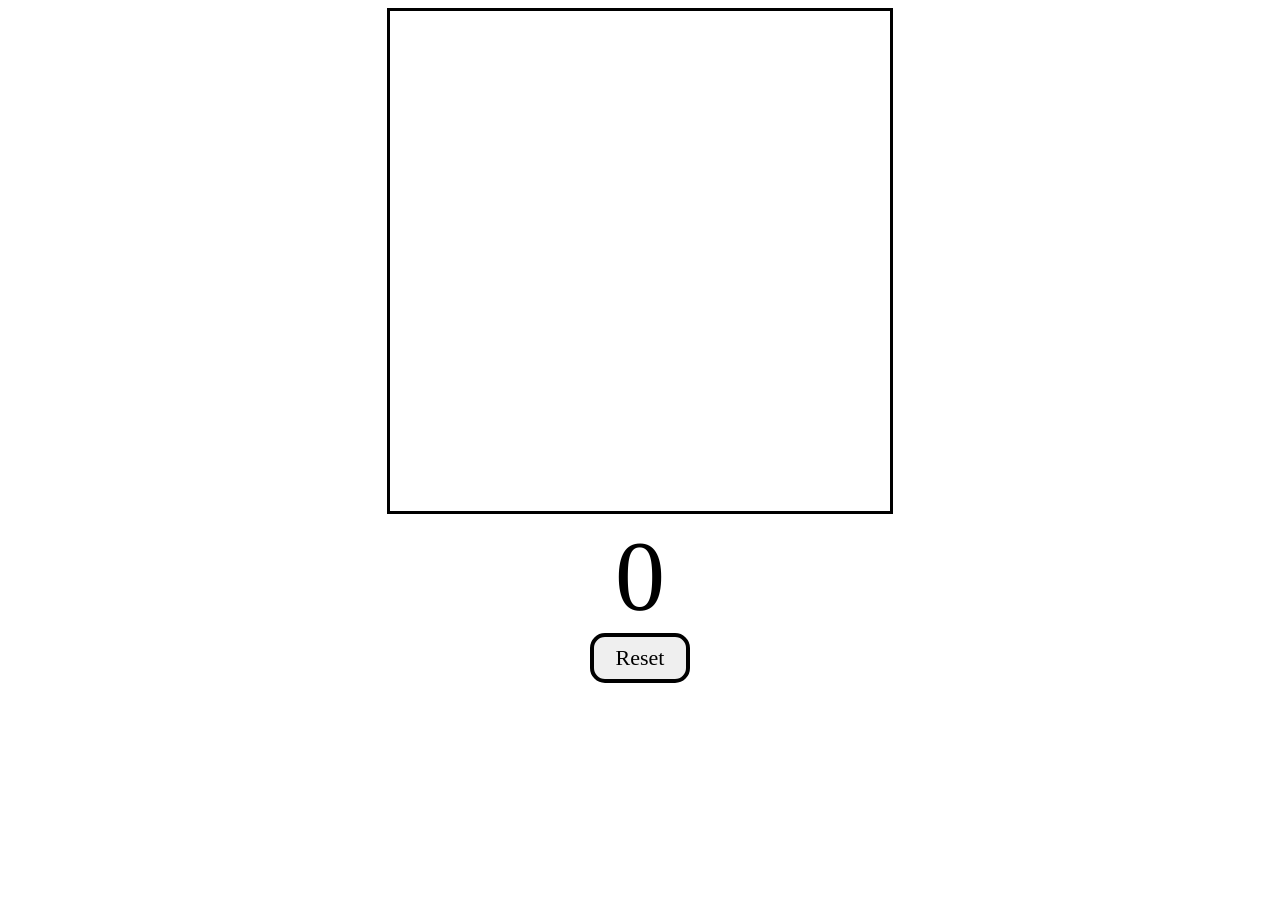
==== Snake/snake.html @ 2f5aacb6 "Add files via upload" ====
<!DOCTYPE html>
<html lang="en">
<head>
    <meta charset="UTF-8">
    <meta name="viewport" content="width=device-width, initial-scale=1.0">
    <title>Snake</title>
    <link rel="stylesheet" href="style.css">
</head>
<body>
    <div id="gameContainer">
        <canvas id="gameBoard" width="500" height="500"></canvas>
            <div id="score">0</div>
            <button id="resetBtn">Reset</button>
    </div>
    <script src="snake.js"></script>
</body>
</html>
---- Snake/style.css ----
#gameContainer{
    text-align: center;
}
#gameBoard{
    border: 3px solid;
}
#score{
    font-family: "Permanent Marker", cursive;
    font-size: 100px;
}
#resetBtn{
    font-family: "Permanent Marker", cursive;
    font-size: 22px;
    width: 100px;
    height: 50px;
    border: 4px solid;
    border-radius: 15px;
    cursor: pointer;
}
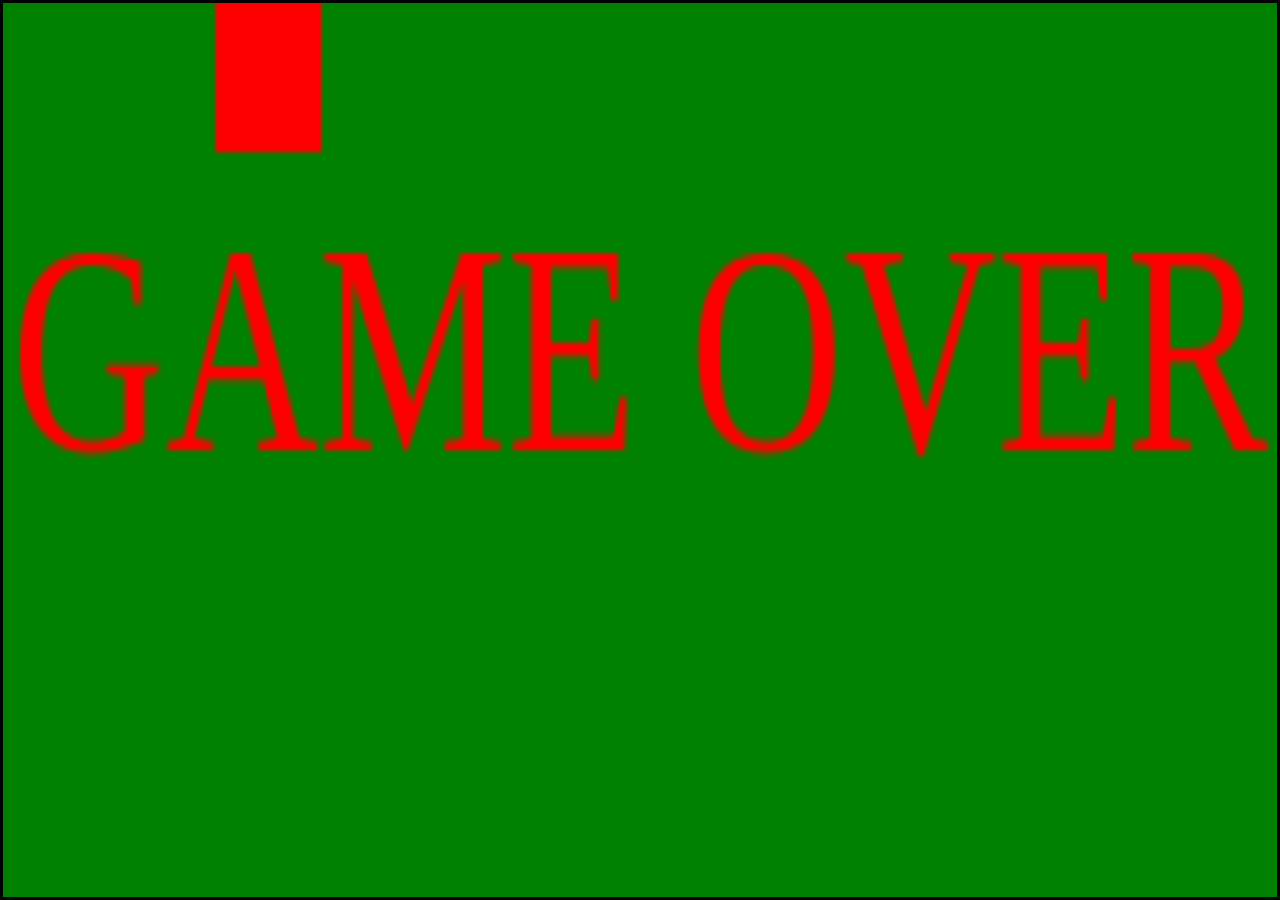
==== commit 7b20ea5b: "wrong" ====
--- a/Snake/snake.html
+++ b/Snake/snake.html
@@ -8,9 +8,9 @@
 </head>
 <body>
     <div id="gameContainer">
-        <canvas id="gameBoard" width="500" height="500"></canvas>
-            <div id="score">0</div>
-            <button id="resetBtn">Reset</button>
+        <canvas id="gameBoard"></canvas>
+        <div id="scoreText">0</div>
+        <button id="resetBtn">Reset</button>            
     </div>
     <script src="snake.js"></script>
 </body>
--- a/Snake/style.css
+++ b/Snake/style.css
@@ -1,10 +1,22 @@
+*{
+    margin: 0;
+    padding: 0;
+    box-sizing: border-box;
+}
+body{
+    background-color: radial-gradient(#1b0145,#090016);
+}
 #gameContainer{
     text-align: center;
 }
 #gameBoard{
+    position: absolute;
+    top: 0; left: 0;
+    width: 100%;
+    height: 100%;
     border: 3px solid;
 }
-#score{
+#scoreText{
     font-family: "Permanent Marker", cursive;
     font-size: 100px;
 }
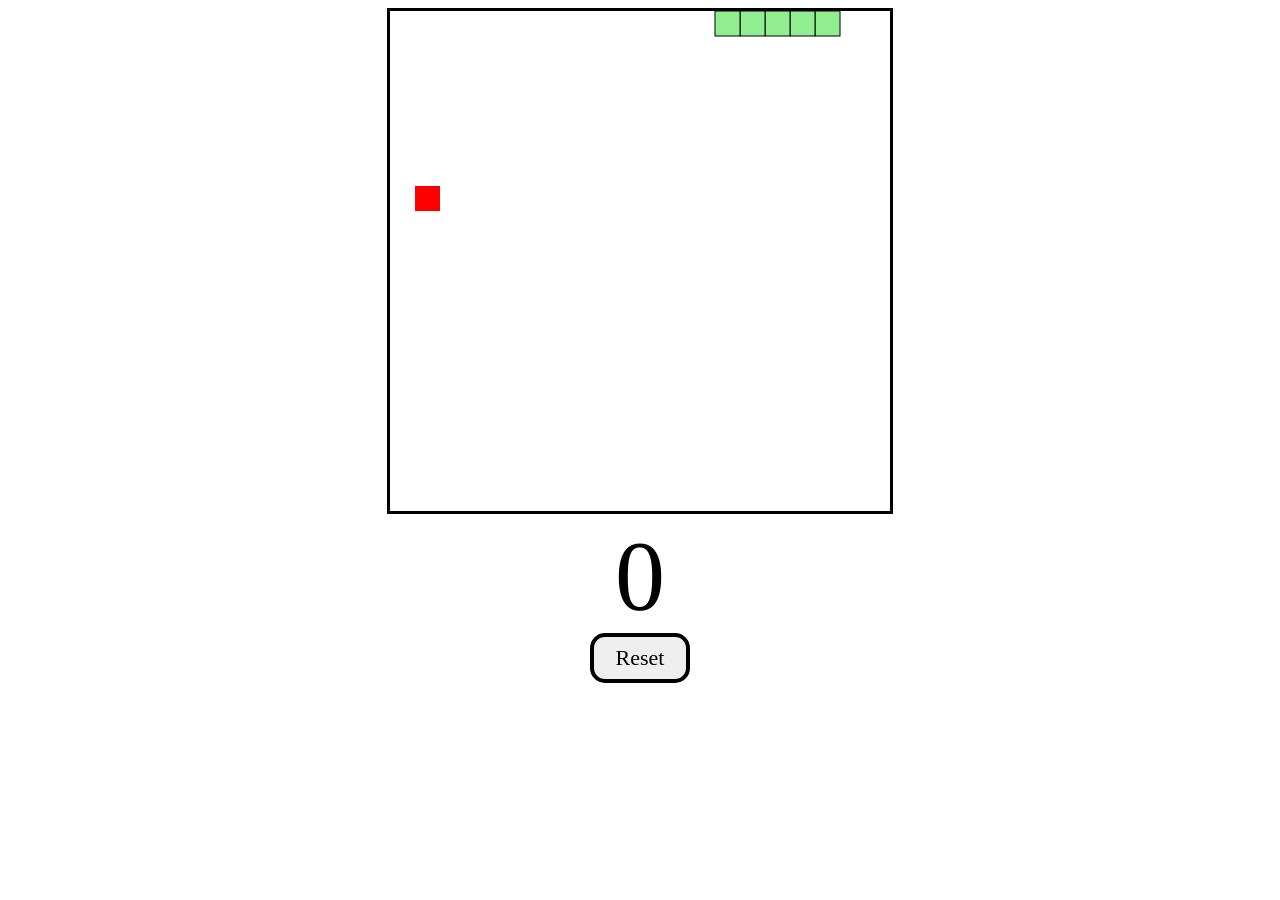
==== commit 10385af1: "Revert "wrong" This reverts commit 7b20ea5b2bd539308e4646311f5427f293fc6f1f." ====
--- a/Snake/snake.html
+++ b/Snake/snake.html
@@ -8,9 +8,9 @@
 </head>
 <body>
     <div id="gameContainer">
-        <canvas id="gameBoard"></canvas>
-        <div id="scoreText">0</div>
-        <button id="resetBtn">Reset</button>            
+        <canvas id="gameBoard" width="500" height="500"></canvas>
+            <div id="scoreText">0</div>
+            <button id="resetBtn">Reset</button>
     </div>
     <script src="snake.js"></script>
 </body>
--- a/Snake/style.css
+++ b/Snake/style.css
@@ -1,19 +1,7 @@
-*{
-    margin: 0;
-    padding: 0;
-    box-sizing: border-box;
-}
-body{
-    background-color: radial-gradient(#1b0145,#090016);
-}
 #gameContainer{
     text-align: center;
 }
 #gameBoard{
-    position: absolute;
-    top: 0; left: 0;
-    width: 100%;
-    height: 100%;
     border: 3px solid;
 }
 #scoreText{
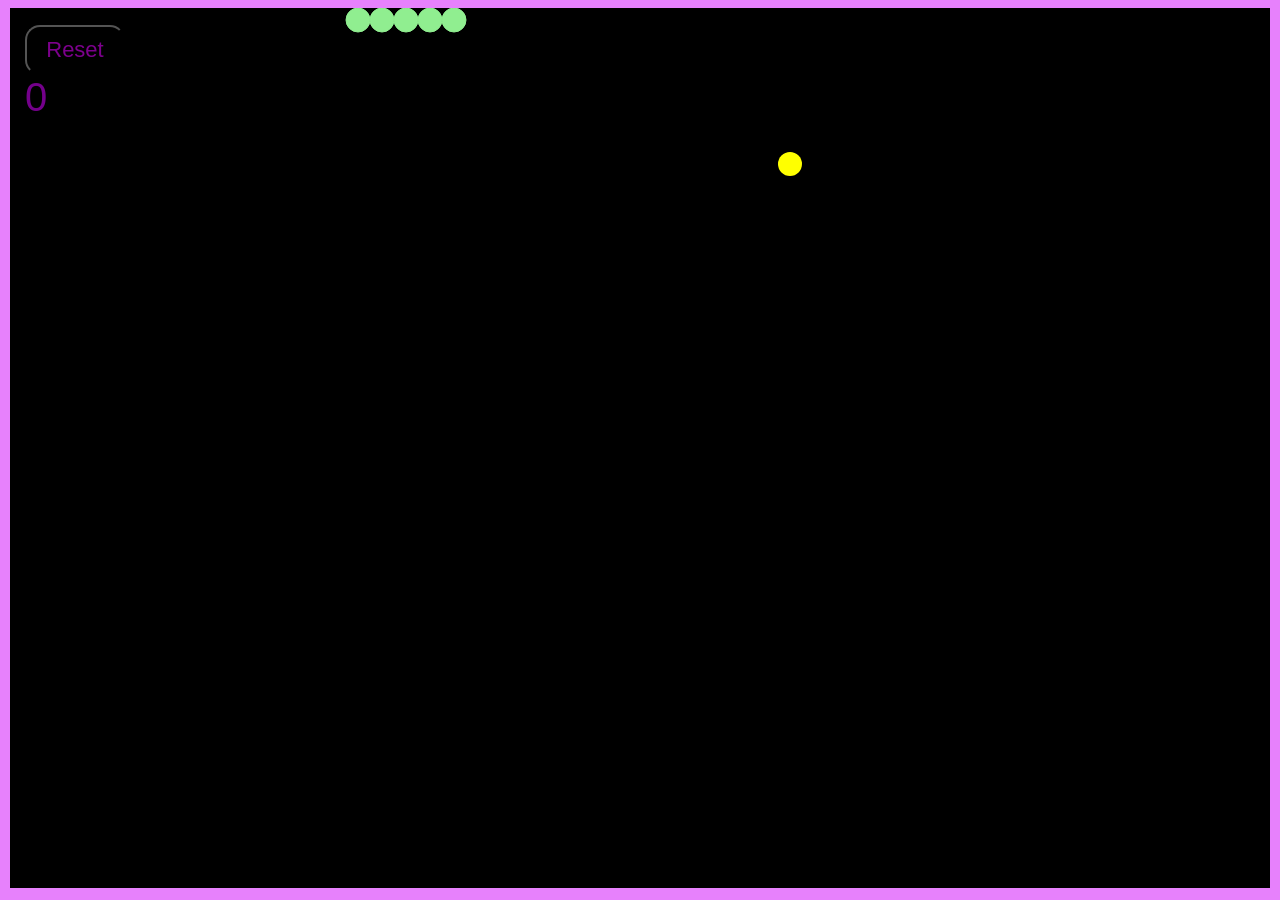
==== commit b70252f1: "Changing the style 1" ====
--- a/Snake/snake.html
+++ b/Snake/snake.html
@@ -6,9 +6,9 @@
     <title>Snake</title>
     <link rel="stylesheet" href="style.css">
 </head>
-<body>
+<body style="background-color: rgb(231, 129, 252);">
     <div id="gameContainer">
-        <canvas id="gameBoard" width="500" height="500"></canvas>
+        <canvas id="gameBoard"></canvas>
             <div id="scoreText">0</div>
             <button id="resetBtn">Reset</button>
     </div>
--- a/Snake/style.css
+++ b/Snake/style.css
@@ -1,19 +1,32 @@
+
 #gameContainer{
     text-align: center;
 }
 #gameBoard{
-    border: 3px solid;
+    position:relative;
+    border: 2px;
+    border-color:rgb(107, 35, 121)
 }
 #scoreText{
-    font-family: "Permanent Marker", cursive;
-    font-size: 100px;
+    font-family:Arial, Helvetica, sans-serif;
+    font-size: 40px;
+    color: rgb(116, 0, 139);
+    position: absolute;
+    top: 75px;
+    left: 25px;
+    z-index: 2;
 }
 #resetBtn{
-    font-family: "Permanent Marker", cursive;
+    font-family:Arial, Helvetica, sans-serif;
     font-size: 22px;
+    color: rgb(124, 0, 140);
+    background-color: rgba(250, 250, 250, 0);
     width: 100px;
     height: 50px;
-    border: 4px solid;
     border-radius: 15px;
     cursor: pointer;
+    position: absolute;
+    top: 25px;
+    left: 25px;
+    z-index: 2;
 }
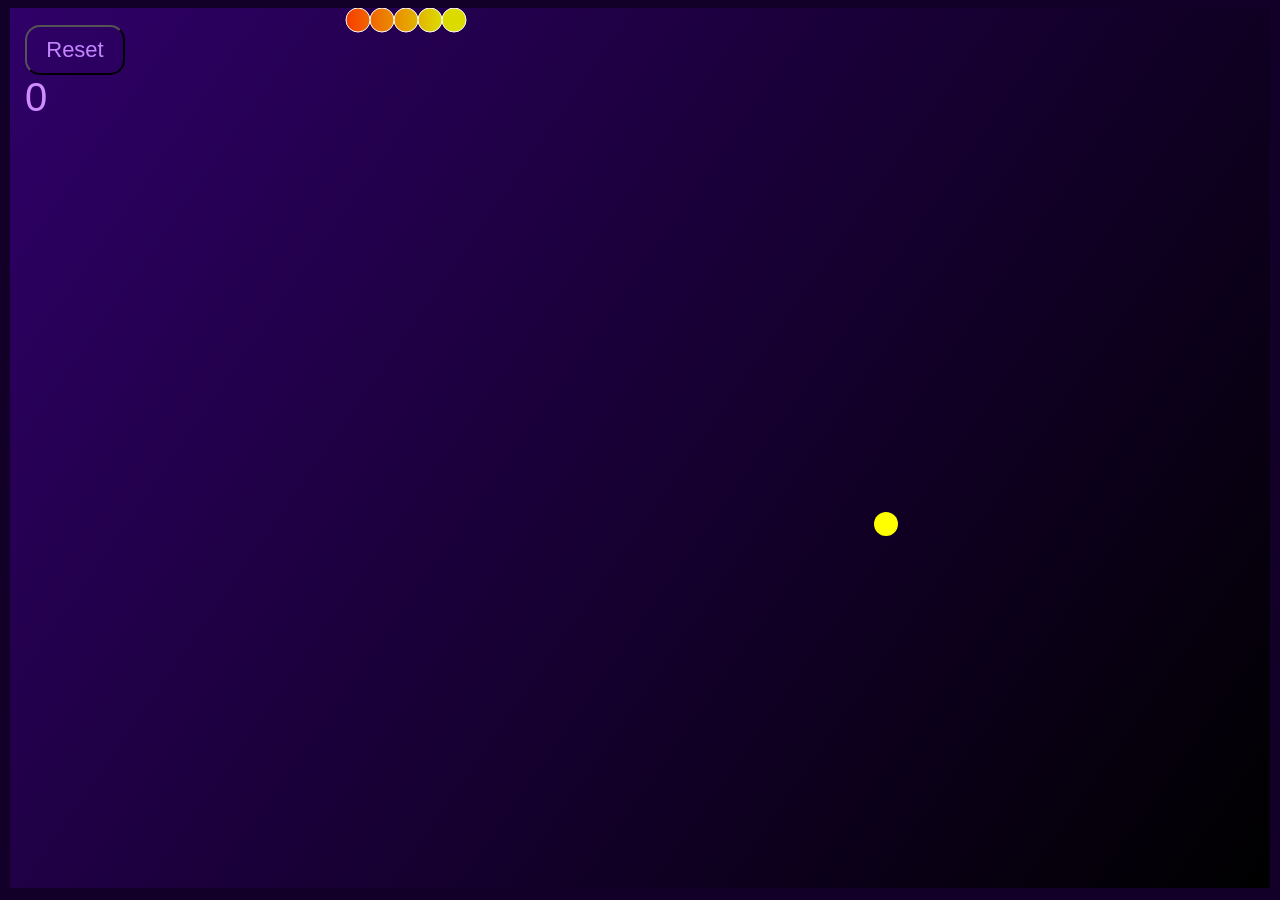
==== commit 53bc920a: "more styling" ====
--- a/Snake/snake.html
+++ b/Snake/snake.html
@@ -6,7 +6,7 @@
     <title>Snake</title>
     <link rel="stylesheet" href="style.css">
 </head>
-<body style="background-color: rgb(231, 129, 252);">
+<body style="background-color: rgb(19, 0, 41);">
     <div id="gameContainer">
         <canvas id="gameBoard"></canvas>
             <div id="scoreText">0</div>
--- a/Snake/style.css
+++ b/Snake/style.css
@@ -3,14 +3,15 @@
     text-align: center;
 }
 #gameBoard{
+    background-color: radiant-gradiant(#2f0068,#000000);
     position:relative;
     border: 2px;
-    border-color:rgb(107, 35, 121)
+    border-color:#f83e00;
 }
 #scoreText{
     font-family:Arial, Helvetica, sans-serif;
     font-size: 40px;
-    color: rgb(116, 0, 139);
+    color: rgb(209, 141, 255);
     position: absolute;
     top: 75px;
     left: 25px;
@@ -19,7 +20,7 @@
 #resetBtn{
     font-family:Arial, Helvetica, sans-serif;
     font-size: 22px;
-    color: rgb(124, 0, 140);
+    color: rgb(196, 133, 255);
     background-color: rgba(250, 250, 250, 0);
     width: 100px;
     height: 50px;
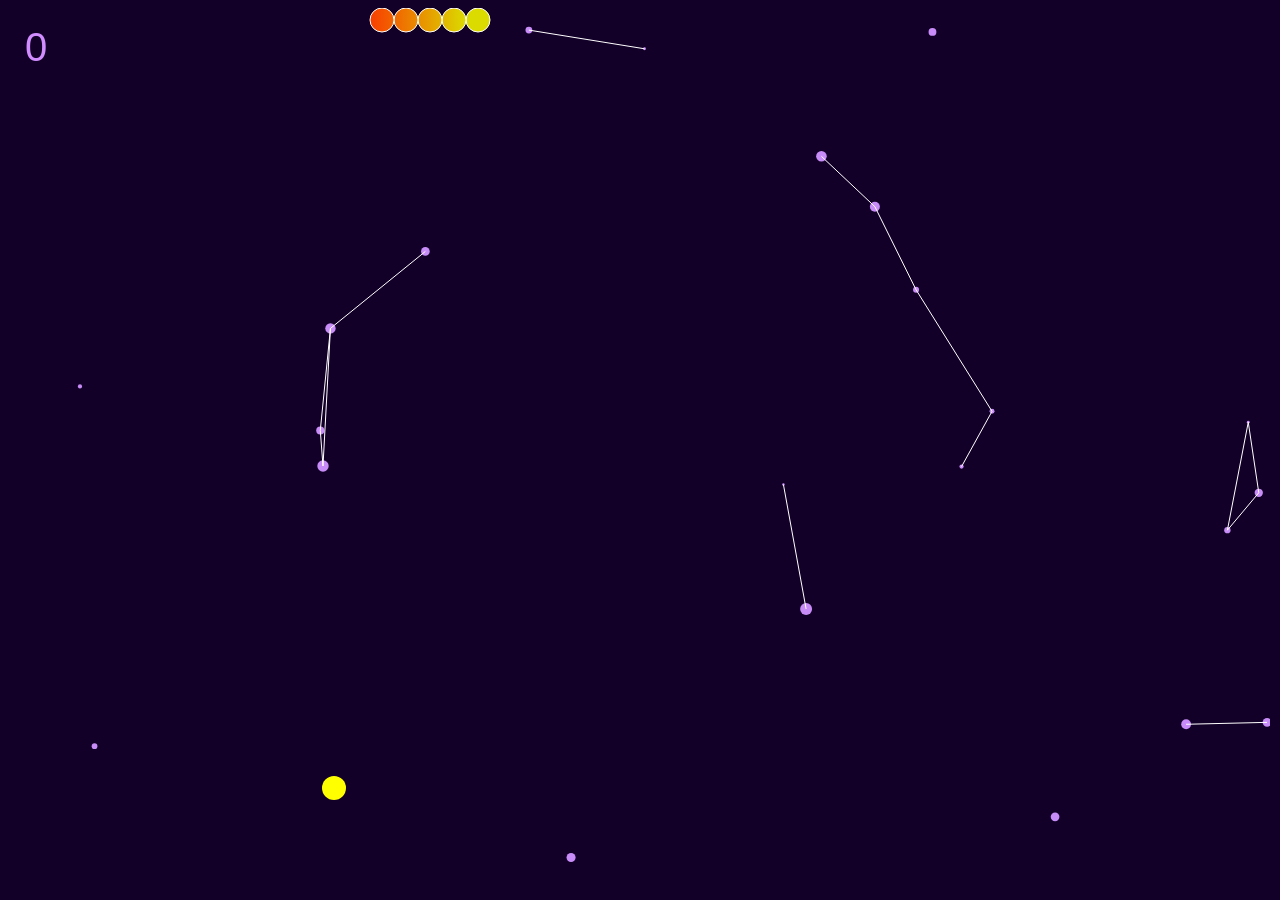
==== commit 5ccfcf8d: "COMPLETE" ====
--- a/Snake/snake.html
+++ b/Snake/snake.html
@@ -9,8 +9,9 @@
 <body style="background-color: rgb(19, 0, 41);">
     <div id="gameContainer">
         <canvas id="gameBoard"></canvas>
+        <canvas id="gameOverCanvas"></canvas>
             <div id="scoreText">0</div>
-            <button id="resetBtn">Reset</button>
+            <button id="resetBtn">Restart</button>
     </div>
     <script src="snake.js"></script>
 </body>
--- a/Snake/style.css
+++ b/Snake/style.css
@@ -6,14 +6,22 @@
     background-color: radiant-gradiant(#2f0068,#000000);
     position:relative;
     border: 2px;
-    border-color:#f83e00;
+    border-color:#4f0090;
+    z-index: 1;
 }
+#gameOverCanvas {
+    position: absolute;
+    top: 0;
+    left: 0;
+    z-index: 2; /* Place game over canvas on top (higher z-index) */
+    display: none; /* Initially hidden */
+  }
 #scoreText{
     font-family:Arial, Helvetica, sans-serif;
     font-size: 40px;
     color: rgb(209, 141, 255);
     position: absolute;
-    top: 75px;
+    top: 25px;
     left: 25px;
     z-index: 2;
 }
@@ -27,7 +35,8 @@
     border-radius: 15px;
     cursor: pointer;
     position: absolute;
-    top: 25px;
-    left: 25px;
-    z-index: 2;
+    top: 370px;
+    left: 500px;
+    z-index: 3;
+    display: none;
 }
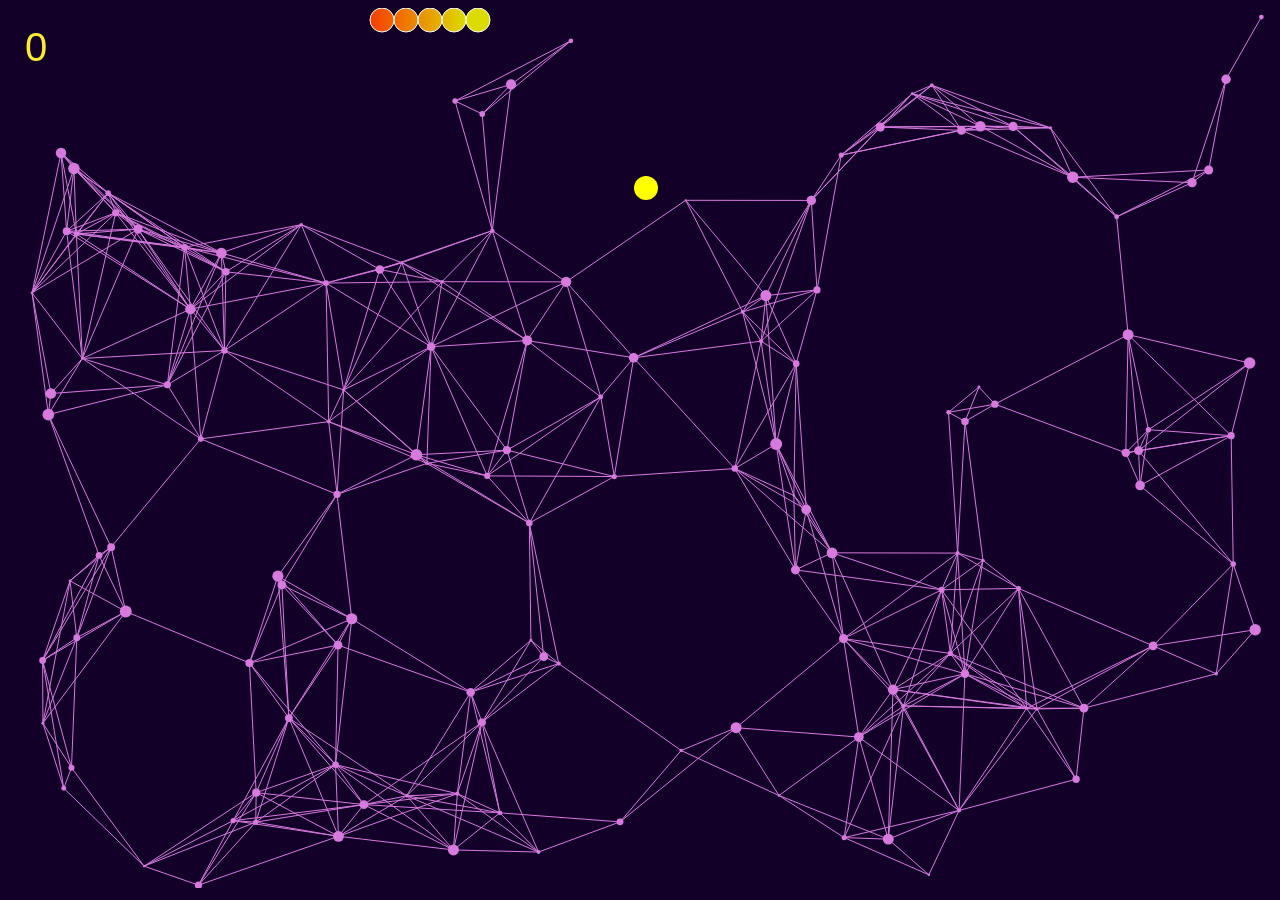
==== commit 78c8ff8f: "smoother design" ====
--- a/Snake/snake.html
+++ b/Snake/snake.html
@@ -10,6 +10,12 @@
     <div id="gameContainer">
         <canvas id="gameBoard"></canvas>
         <canvas id="gameOverCanvas"></canvas>
+        <canvas id="Instructions"></canvas>
+        <audio id="backgroundAudio" src="sounds\beings-of-electric-breath-76643.mp4"></audio>
+        <audio id="starAudio" src="sounds\Untitled video - Made with Clipchamp (4).mp4"></audio>
+        <audio id="eatingAudio" src="sounds\ding-sound-43207.mp4"></audio>
+        <audio id="gameoverAudio" src="sounds\videogame-death-sound-43894.mp3"></audio>
+
             <div id="scoreText">0</div>
             <button id="resetBtn">Restart</button>
     </div>
--- a/Snake/style.css
+++ b/Snake/style.css
@@ -3,27 +3,42 @@
     text-align: center;
 }
 #gameBoard{
-    background-color: radiant-gradiant(#2f0068,#000000);
+    background-color: radiant-gradiant(#1f0045,#000000);
     position:relative;
     border: 2px;
-    border-color:#4f0090;
+    border-color:#d67ade;
     z-index: 1;
 }
 #gameOverCanvas {
     position: absolute;
-    top: 0;
-    left: 0;
+    top:100px;
+    left: 320px;
+    text-align: center;
+    backdrop-filter: brightness(2) blur(10px);
+    border:10px #000000;
     z-index: 2; /* Place game over canvas on top (higher z-index) */
-    display: none; /* Initially hidden */
+    display: none;
+    border-radius: 50px; /* Initially hidden */
+  }
+  #Instructions {
+    position: absolute;
+    top:100px;
+    left: 310px;
+    text-align: center;
+    backdrop-filter: brightness(2) blur(10px);
+    border:10px #000000;
+    z-index: 2; /* Place game over canvas on top (higher z-index) */
+    display: none;
+    border-radius: 50px; /* Initially hidden */
   }
 #scoreText{
     font-family:Arial, Helvetica, sans-serif;
     font-size: 40px;
-    color: rgb(209, 141, 255);
+    color: rgb(255, 235, 53);
     position: absolute;
     top: 25px;
     left: 25px;
-    z-index: 2;
+    z-index: 3;
 }
 #resetBtn{
     font-family:Arial, Helvetica, sans-serif;
@@ -36,7 +51,7 @@
     cursor: pointer;
     position: absolute;
     top: 370px;
-    left: 500px;
+    left: 560px;
     z-index: 3;
     display: none;
 }
